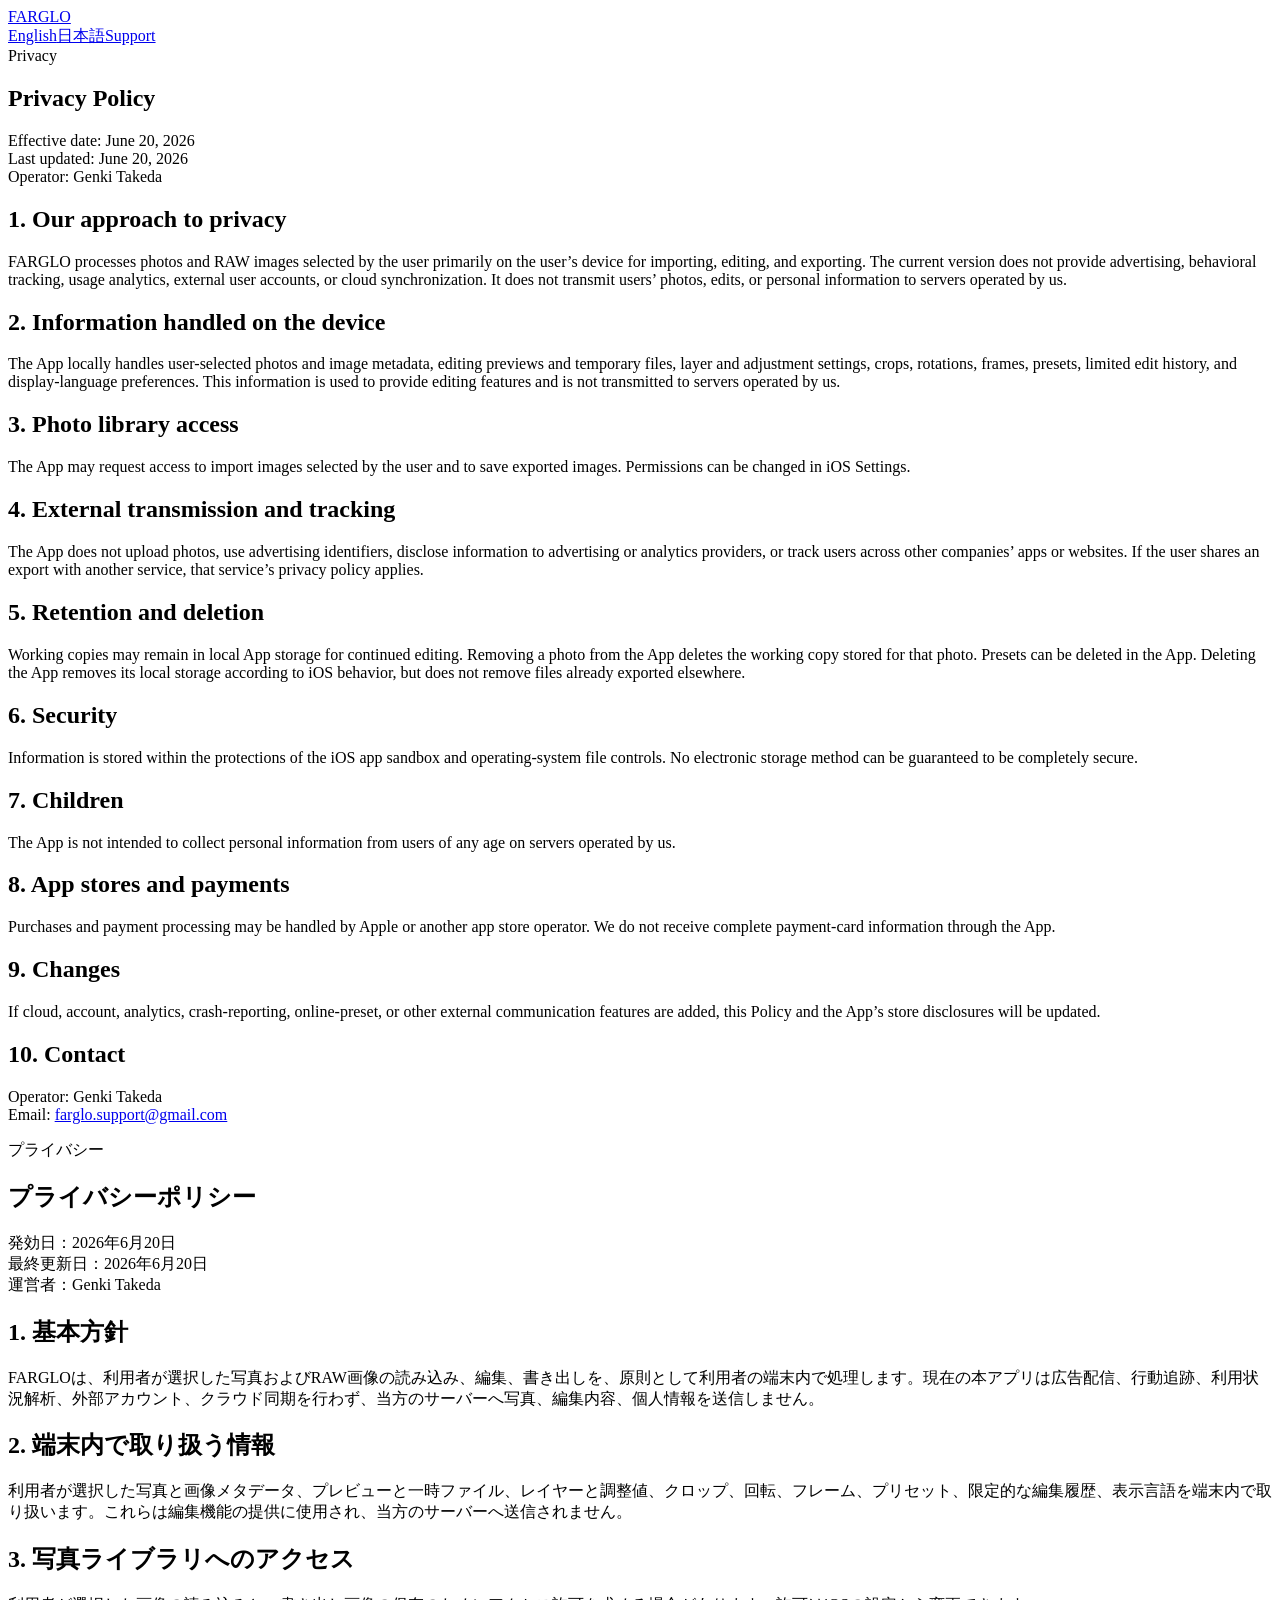
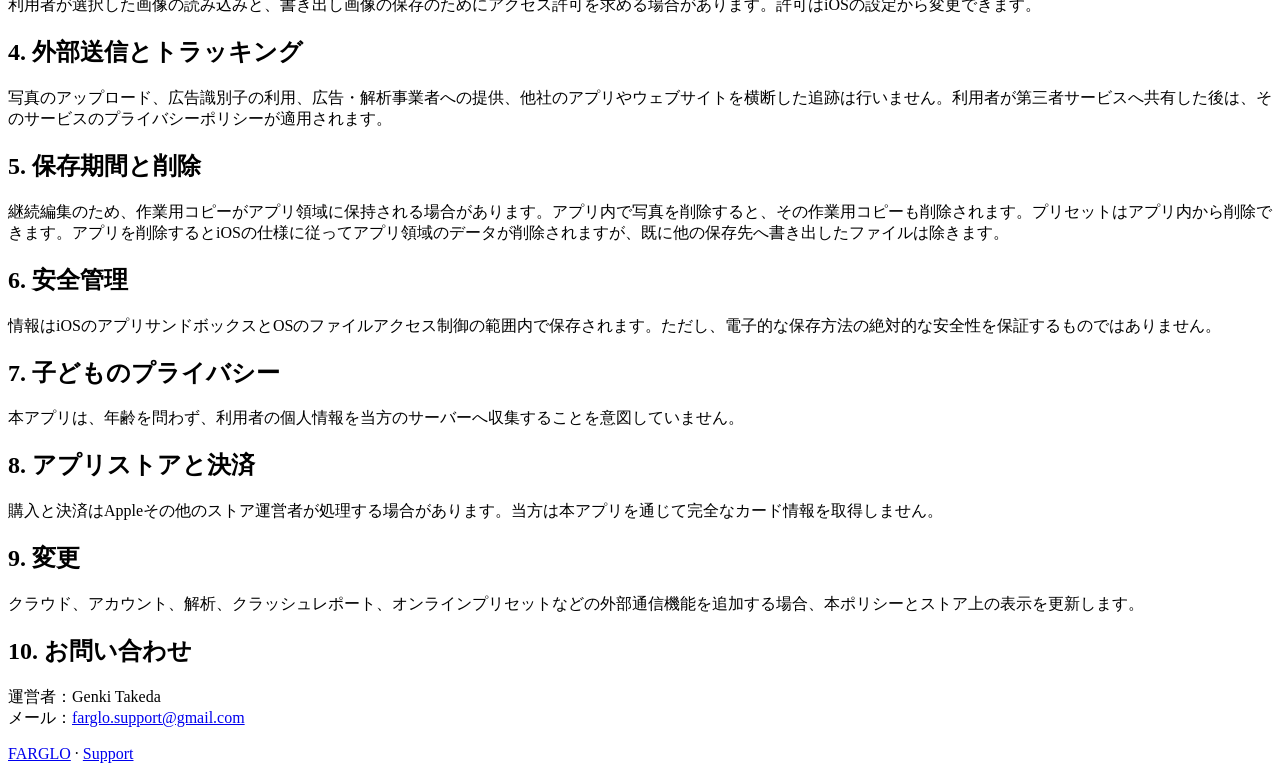
==== privacy.html @ 8131b3b8 "Create privacy.html" ====
<!doctype html>
<html lang="en">
<head>
  <meta charset="utf-8">
  <meta name="viewport" content="width=device-width, initial-scale=1">
  <meta name="description" content="FARGLO Privacy Policy.">
  <title>FARGLO — Privacy Policy</title>
  <link rel="stylesheet" href="styles.css">
</head>
<body>
  <header>
    <a class="brand" href="index.html">FARGLO</a>
    <nav><a href="#english">English</a><a href="#japanese">日本語</a><a href="support.html">Support</a></nav>
  </header>
  <main>
    <article id="english">
      <div class="eyebrow">Privacy</div>
      <h1>Privacy Policy</h1>
      <div class="meta">Effective date: June 20, 2026<br>Last updated: June 20, 2026<br>Operator: Genki Takeda</div>
      <h2>1. Our approach to privacy</h2>
      <p>FARGLO processes photos and RAW images selected by the user primarily on the user’s device for importing, editing, and exporting. The current version does not provide advertising, behavioral tracking, usage analytics, external user accounts, or cloud synchronization. It does not transmit users’ photos, edits, or personal information to servers operated by us.</p>
      <h2>2. Information handled on the device</h2>
      <p>The App locally handles user-selected photos and image metadata, editing previews and temporary files, layer and adjustment settings, crops, rotations, frames, presets, limited edit history, and display-language preferences. This information is used to provide editing features and is not transmitted to servers operated by us.</p>
      <h2>3. Photo library access</h2>
      <p>The App may request access to import images selected by the user and to save exported images. Permissions can be changed in iOS Settings.</p>
      <h2>4. External transmission and tracking</h2>
      <p>The App does not upload photos, use advertising identifiers, disclose information to advertising or analytics providers, or track users across other companies’ apps or websites. If the user shares an export with another service, that service’s privacy policy applies.</p>
      <h2>5. Retention and deletion</h2>
      <p>Working copies may remain in local App storage for continued editing. Removing a photo from the App deletes the working copy stored for that photo. Presets can be deleted in the App. Deleting the App removes its local storage according to iOS behavior, but does not remove files already exported elsewhere.</p>
      <h2>6. Security</h2>
      <p>Information is stored within the protections of the iOS app sandbox and operating-system file controls. No electronic storage method can be guaranteed to be completely secure.</p>
      <h2>7. Children</h2>
      <p>The App is not intended to collect personal information from users of any age on servers operated by us.</p>
      <h2>8. App stores and payments</h2>
      <p>Purchases and payment processing may be handled by Apple or another app store operator. We do not receive complete payment-card information through the App.</p>
      <h2>9. Changes</h2>
      <p>If cloud, account, analytics, crash-reporting, online-preset, or other external communication features are added, this Policy and the App’s store disclosures will be updated.</p>
      <h2>10. Contact</h2>
      <p>Operator: Genki Takeda<br>Email: <a href="mailto:farglo.support@gmail.com">farglo.support@gmail.com</a></p>
    </article>

    <article id="japanese">
      <div class="eyebrow">プライバシー</div>
      <h1>プライバシーポリシー</h1>
      <div class="meta">発効日：2026年6月20日<br>最終更新日：2026年6月20日<br>運営者：Genki Takeda</div>
      <h2>1. 基本方針</h2>
      <p>FARGLOは、利用者が選択した写真およびRAW画像の読み込み、編集、書き出しを、原則として利用者の端末内で処理します。現在の本アプリは広告配信、行動追跡、利用状況解析、外部アカウント、クラウド同期を行わず、当方のサーバーへ写真、編集内容、個人情報を送信しません。</p>
      <h2>2. 端末内で取り扱う情報</h2>
      <p>利用者が選択した写真と画像メタデータ、プレビューと一時ファイル、レイヤーと調整値、クロップ、回転、フレーム、プリセット、限定的な編集履歴、表示言語を端末内で取り扱います。これらは編集機能の提供に使用され、当方のサーバーへ送信されません。</p>
      <h2>3. 写真ライブラリへのアクセス</h2>
      <p>利用者が選択した画像の読み込みと、書き出し画像の保存のためにアクセス許可を求める場合があります。許可はiOSの設定から変更できます。</p>
      <h2>4. 外部送信とトラッキング</h2>
      <p>写真のアップロード、広告識別子の利用、広告・解析事業者への提供、他社のアプリやウェブサイトを横断した追跡は行いません。利用者が第三者サービスへ共有した後は、そのサービスのプライバシーポリシーが適用されます。</p>
      <h2>5. 保存期間と削除</h2>
      <p>継続編集のため、作業用コピーがアプリ領域に保持される場合があります。アプリ内で写真を削除すると、その作業用コピーも削除されます。プリセットはアプリ内から削除できます。アプリを削除するとiOSの仕様に従ってアプリ領域のデータが削除されますが、既に他の保存先へ書き出したファイルは除きます。</p>
      <h2>6. 安全管理</h2>
      <p>情報はiOSのアプリサンドボックスとOSのファイルアクセス制御の範囲内で保存されます。ただし、電子的な保存方法の絶対的な安全性を保証するものではありません。</p>
      <h2>7. 子どものプライバシー</h2>
      <p>本アプリは、年齢を問わず、利用者の個人情報を当方のサーバーへ収集することを意図していません。</p>
      <h2>8. アプリストアと決済</h2>
      <p>購入と決済はAppleその他のストア運営者が処理する場合があります。当方は本アプリを通じて完全なカード情報を取得しません。</p>
      <h2>9. 変更</h2>
      <p>クラウド、アカウント、解析、クラッシュレポート、オンラインプリセットなどの外部通信機能を追加する場合、本ポリシーとストア上の表示を更新します。</p>
      <h2>10. お問い合わせ</h2>
      <p>運営者：Genki Takeda<br>メール：<a href="mailto:farglo.support@gmail.com">farglo.support@gmail.com</a></p>
    </article>
  </main>
  <footer><a href="index.html">FARGLO</a> · <a href="support.html">Support</a></footer>
</body>
</html>
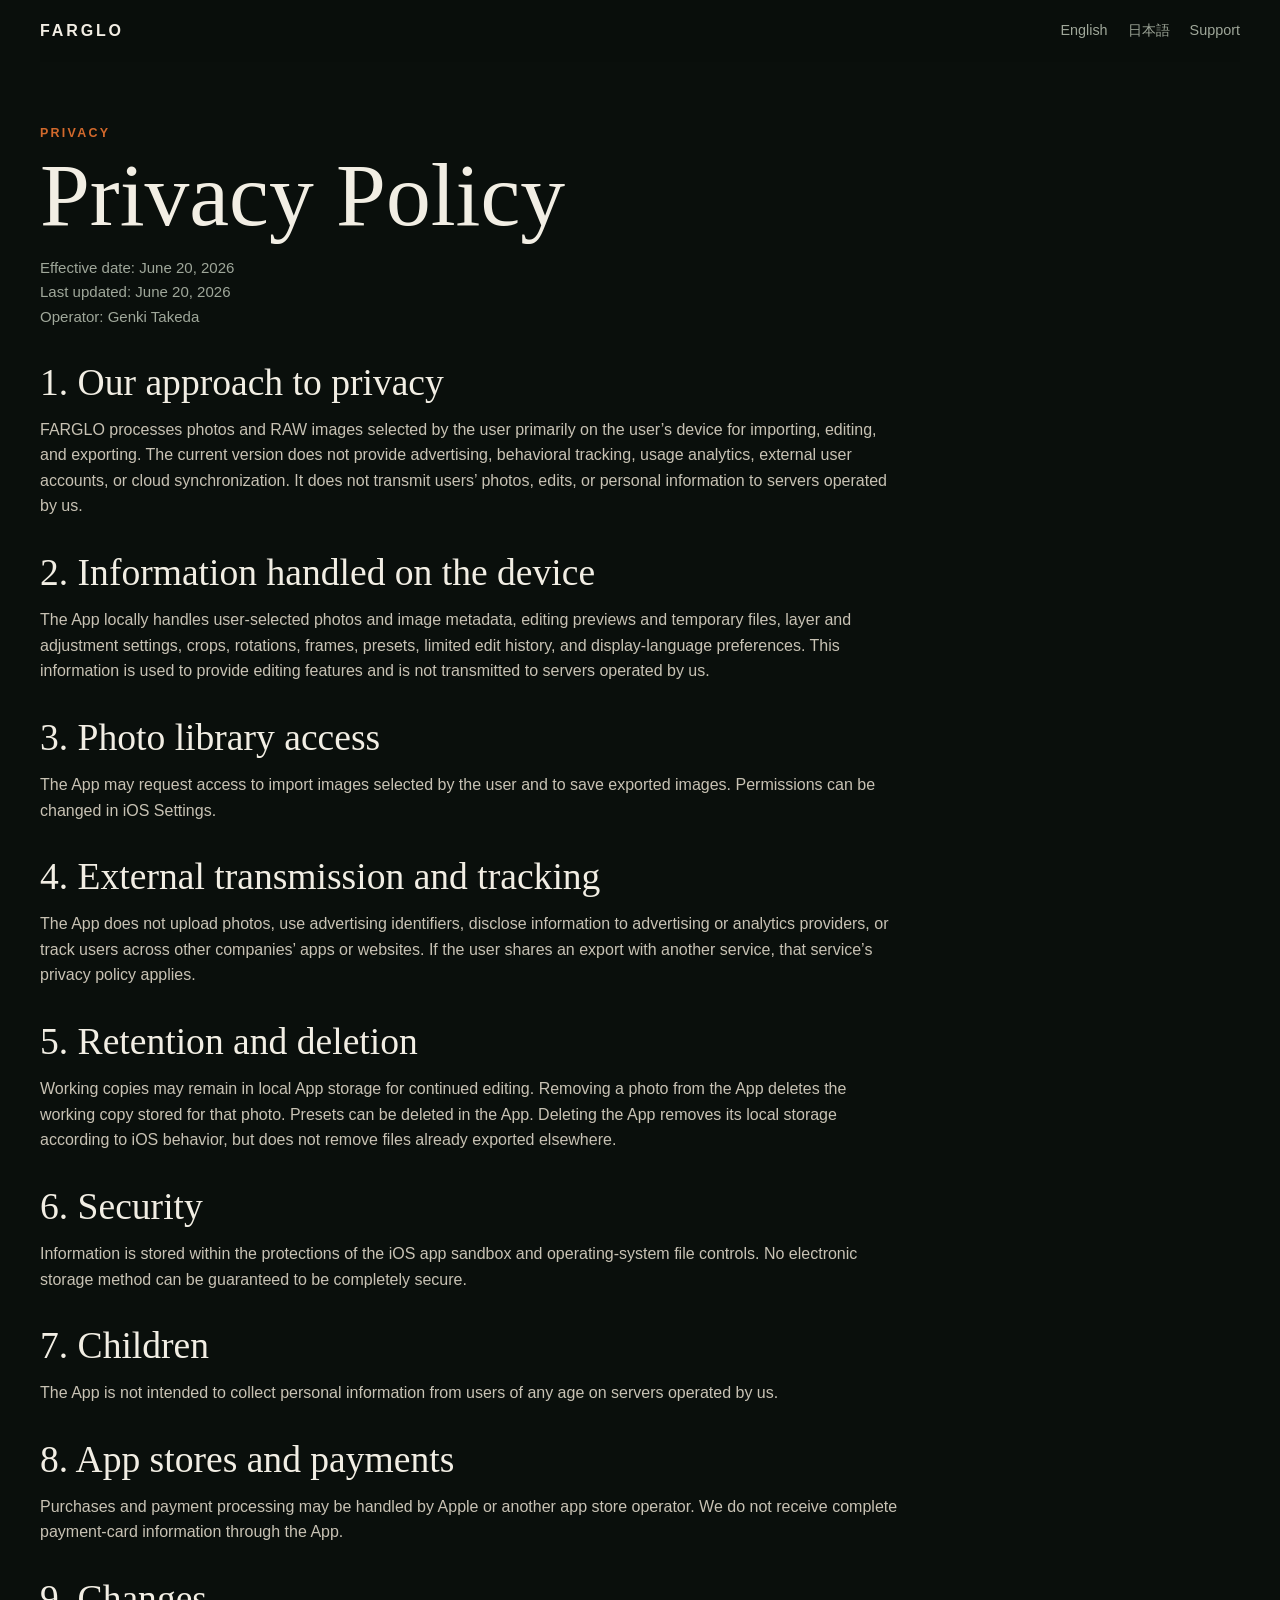
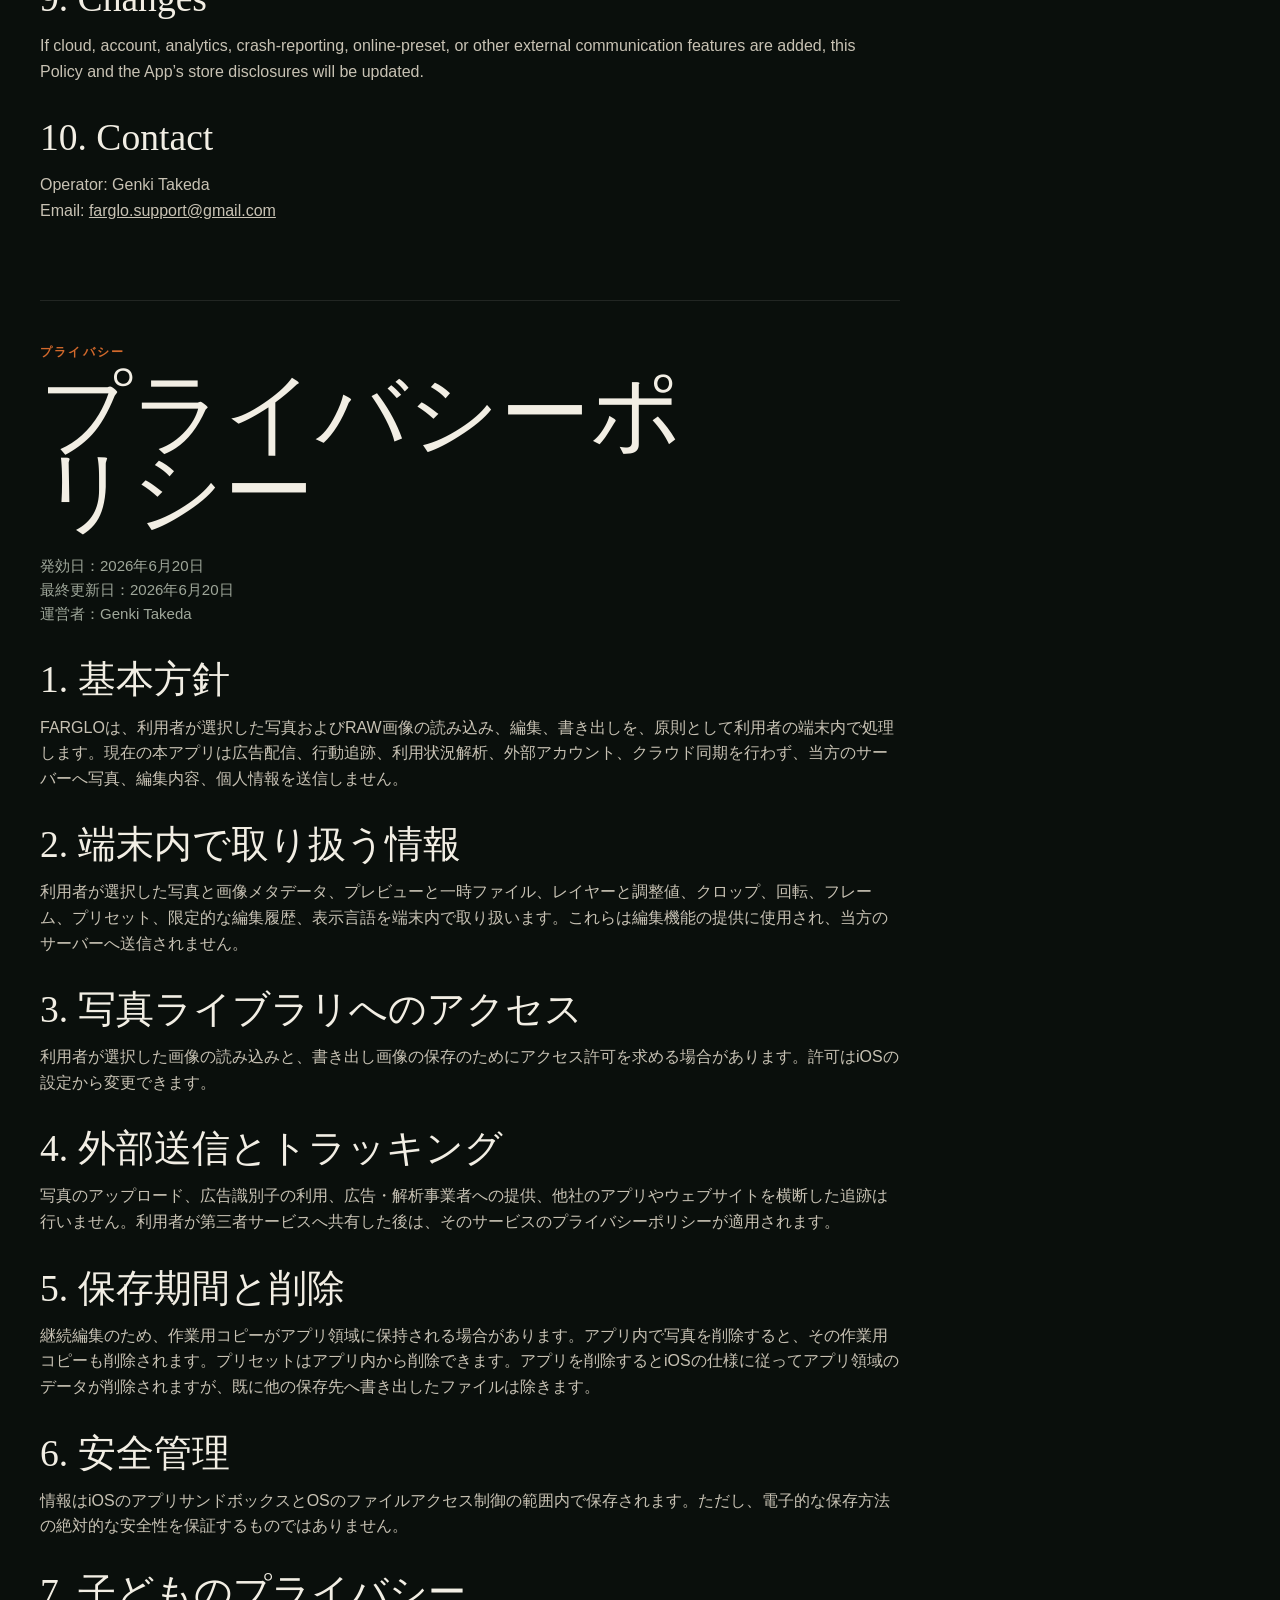
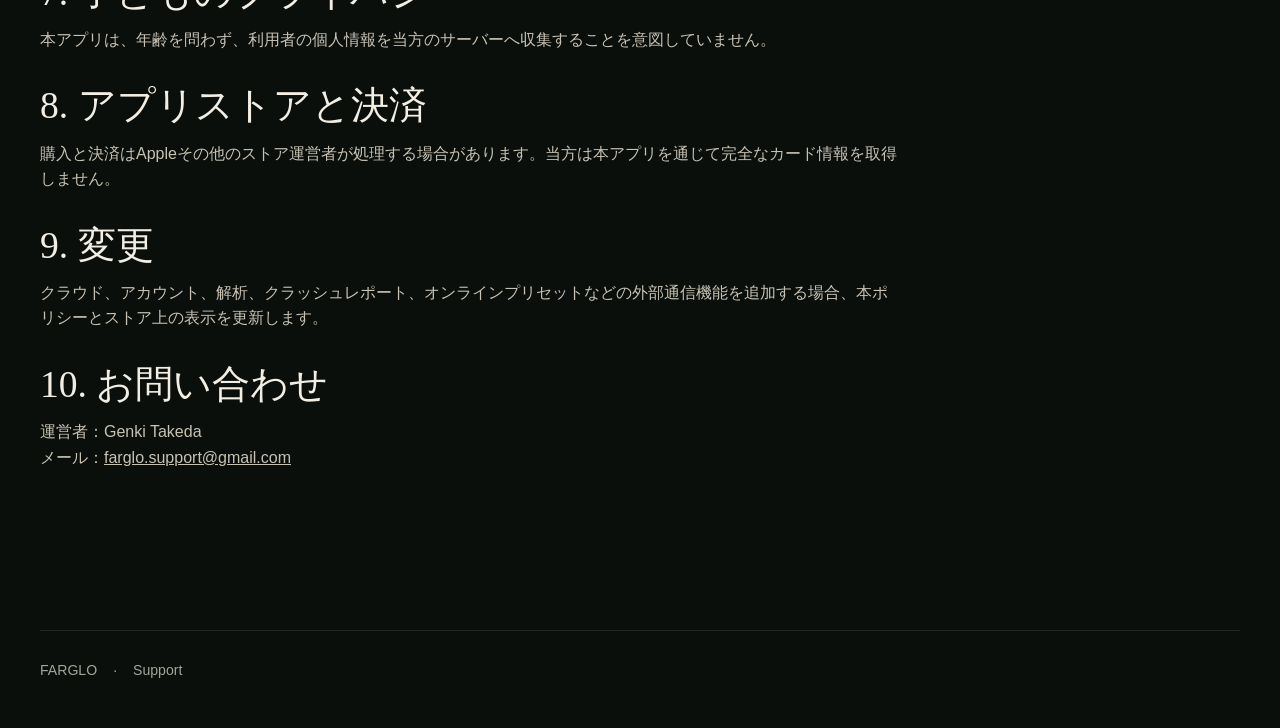
==== commit 684fd04d: "Update FARGLO landing page" ====
--- a/privacy.html
+++ b/privacy.html
@@ -5,6 +5,7 @@
   <meta name="viewport" content="width=device-width, initial-scale=1">
   <meta name="description" content="FARGLO Privacy Policy.">
   <title>FARGLO — Privacy Policy</title>
+  <link rel="icon" href="favicon.svg" type="image/svg+xml">
   <link rel="stylesheet" href="styles.css">
 </head>
 <body>
--- a/styles.css
+++ b/styles.css
@@ -0,0 +1,583 @@
+:root {
+  color-scheme: dark;
+  --canvas: #0A0F0C;
+  --panel-canvas: #0C120E;
+  --ink: #F2EEE4;
+  --muted: #9FA79A;
+  --soft: #C8C2B4;
+  --dim: #8E958A;
+  --green: #86AA80;
+  --copper: #D2692C;
+  --button: #BC4A1A;
+  --gold: #E3AE4E;
+  --panel: rgba(242, 238, 228, .055);
+  --panel-strong: rgba(242, 238, 228, .085);
+  --line: rgba(242, 238, 228, .10);
+  --shadow: rgba(0, 0, 0, .38);
+  --max: 1200px;
+}
+
+* { box-sizing: border-box; }
+
+html { scroll-behavior: smooth; }
+
+html,
+body {
+  overflow-x: hidden;
+}
+
+body {
+  margin: 0;
+  min-height: 100vh;
+  color: var(--ink);
+  background: var(--canvas);
+  font-family: "Schibsted Grotesk", Inter, -apple-system, BlinkMacSystemFont, "Hiragino Sans", "Helvetica Neue", Arial, sans-serif;
+  line-height: 1.6;
+}
+
+img {
+  display: block;
+  max-width: 100%;
+}
+
+a { color: inherit; }
+
+header,
+main,
+footer {
+  width: min(calc(100% - 40px), var(--max));
+  margin-inline: auto;
+}
+
+header {
+  position: sticky;
+  top: 0;
+  z-index: 10;
+  display: flex;
+  justify-content: space-between;
+  align-items: center;
+  gap: 24px;
+  padding: 18px 0;
+  background: rgba(10, 15, 12, .82);
+  backdrop-filter: blur(18px);
+}
+
+.brand {
+  display: inline-flex;
+  align-items: center;
+  gap: 12px;
+  color: var(--ink);
+  font-weight: 800;
+  letter-spacing: .18em;
+  text-decoration: none;
+}
+
+.brand img {
+  width: 24px;
+  height: 24px;
+}
+
+nav {
+  display: flex;
+  flex-wrap: wrap;
+  justify-content: flex-end;
+  gap: 20px;
+  color: var(--muted);
+  font-size: .9rem;
+}
+
+nav a,
+footer a { text-decoration: none; }
+
+nav a:hover,
+footer a:hover { color: var(--ink); }
+
+main { padding: 20px 0 84px; }
+
+.hero {
+  display: flex;
+  flex-wrap: wrap;
+  gap: clamp(32px, 6vw, 72px);
+  align-items: center;
+  justify-content: space-between;
+  padding: clamp(64px, 10vw, 112px) 0 clamp(48px, 7vw, 80px);
+  border-top: 1px solid var(--line);
+}
+
+.hero-copy {
+  flex: 1 1 420px;
+  max-width: 700px;
+}
+
+.hero-copy,
+.product-panel,
+.split > *,
+.feature-grid article,
+.launch > * {
+  min-width: 0;
+}
+
+.eyebrow {
+  margin: 0 0 12px;
+  color: var(--copper);
+  font-size: .78rem;
+  font-weight: 700;
+  letter-spacing: .18em;
+  text-transform: uppercase;
+}
+
+h1,
+h2,
+h3,
+p {
+  overflow-wrap: anywhere;
+}
+
+h1 {
+  margin: 0 0 22px;
+  max-width: 720px;
+  font-family: "Instrument Serif", Georgia, serif;
+  font-size: clamp(4.2rem, 7vw, 7.8rem);
+  font-weight: 400;
+  line-height: .88;
+  letter-spacing: 0;
+}
+
+h1 em {
+  color: var(--gold);
+  font-style: italic;
+}
+
+h2 {
+  margin: 0 0 16px;
+  max-width: 700px;
+  font-family: "Instrument Serif", Georgia, serif;
+  font-size: clamp(3rem, 5vw, 5.2rem);
+  font-weight: 400;
+  line-height: .96;
+  letter-spacing: 0;
+}
+
+h3 {
+  margin: 16px 0 8px;
+  font-size: 1.32rem;
+  font-weight: 600;
+  line-height: 1.25;
+}
+
+p {
+  margin: 0;
+  color: var(--soft);
+}
+
+.lead {
+  max-width: 640px;
+  color: var(--muted);
+  font-size: clamp(1rem, 1.45vw, 1.18rem);
+}
+
+.hero-actions,
+.launch-actions {
+  display: flex;
+  flex-wrap: wrap;
+  gap: 12px;
+  margin-top: 28px;
+}
+
+.button {
+  display: inline-flex;
+  align-items: center;
+  justify-content: center;
+  min-height: 46px;
+  padding: 12px 18px;
+  border: 1px solid var(--line);
+  border-radius: 8px;
+  font-weight: 700;
+  line-height: 1.15;
+  text-decoration: none;
+}
+
+.button.primary {
+  color: var(--ink);
+  background: var(--button);
+  border-color: rgba(255, 255, 255, .14);
+}
+
+.button.secondary {
+  color: var(--ink);
+  background: rgba(255, 255, 255, .02);
+}
+
+.availability {
+  margin-top: 18px;
+  color: var(--dim);
+  font-size: .9rem;
+}
+
+.product-panel {
+  flex: 0 1 360px;
+  min-width: 0;
+  max-width: 360px;
+  padding: 14px;
+  background: var(--panel);
+  border: 1px solid var(--line);
+  border-radius: 8px;
+  box-shadow: 0 28px 90px var(--shadow);
+}
+
+.screen-frame {
+  width: 100%;
+  overflow: hidden;
+  background: var(--panel-canvas);
+  border: 1px solid var(--line);
+  border-radius: 8px;
+}
+
+.screen-frame img,
+.feature-media img {
+  width: 100%;
+  height: 100%;
+  object-fit: contain;
+  object-position: top center;
+}
+
+.hero-frame {
+  aspect-ratio: 720 / 1558;
+}
+
+.section-frame {
+  width: min(100%, 330px);
+  aspect-ratio: 720 / 1558;
+  justify-self: center;
+  box-shadow: 0 24px 70px var(--shadow);
+}
+
+.panel-caption {
+  margin: 12px 2px 0;
+  color: var(--soft);
+  font-size: .86rem;
+}
+
+.stats {
+  display: grid;
+  grid-template-columns: repeat(3, minmax(0, 1fr));
+  gap: 8px;
+  margin: 12px 0 0;
+}
+
+.stats div,
+.comparison-grid > div,
+.launch,
+.card {
+  background: var(--panel);
+  border: 1px solid var(--line);
+  border-radius: 8px;
+}
+
+.stats div { padding: 12px; }
+
+dt {
+  color: var(--green);
+  font-size: 1.2rem;
+  font-weight: 850;
+  line-height: 1;
+}
+
+dd {
+  margin: 7px 0 0;
+  color: var(--muted);
+  font-size: .78rem;
+  line-height: 1.35;
+}
+
+.strip {
+  display: flex;
+  flex-wrap: wrap;
+  gap: 10px;
+  padding: 18px 0 28px;
+  border-top: 1px solid var(--line);
+  border-bottom: 1px solid var(--line);
+}
+
+.strip span {
+  padding: 8px 11px;
+  color: var(--muted);
+  background: rgba(255, 255, 255, .04);
+  border: 1px solid var(--line);
+  border-radius: 8px;
+  font-size: .88rem;
+}
+
+.section { padding: 74px 0; }
+
+.split {
+  display: flex;
+  flex-wrap: wrap;
+  gap: clamp(28px, 5vw, 56px);
+  align-items: center;
+  justify-content: space-between;
+}
+
+.split > div:first-child {
+  flex: 1 1 420px;
+  max-width: 720px;
+}
+
+.workflow-list {
+  display: grid;
+  gap: 12px;
+  margin: 28px 0 0;
+  padding: 0;
+  list-style: none;
+}
+
+.workflow-list li {
+  display: grid;
+  grid-template-columns: 48px minmax(0, 1fr);
+  gap: 8px 14px;
+  padding: 16px 0;
+  border-top: 1px solid var(--line);
+}
+
+.workflow-list span {
+  grid-row: span 2;
+  color: var(--copper);
+  font-weight: 700;
+  letter-spacing: .12em;
+}
+
+.workflow-list strong {
+  color: var(--ink);
+  font-weight: 600;
+}
+
+.workflow-list small {
+  color: var(--muted);
+  font-size: .92rem;
+}
+
+.feature-grid {
+  display: grid;
+  grid-template-columns: repeat(auto-fit, minmax(280px, 1fr));
+  gap: 18px;
+  padding: 10px 0 76px;
+}
+
+.feature-grid article {
+  min-width: 0;
+  padding-bottom: 2px;
+}
+
+.feature-media {
+  width: 100%;
+  aspect-ratio: 720 / 1558;
+  overflow: hidden;
+  border: 1px solid var(--line);
+  border-radius: 8px;
+  background: var(--panel-canvas);
+  box-shadow: 0 18px 50px rgba(0, 0, 0, .24);
+}
+
+.feature-kicker {
+  margin-top: 16px;
+  color: var(--copper);
+  font-size: .78rem;
+  font-weight: 700;
+  letter-spacing: .12em;
+  text-transform: uppercase;
+}
+
+.feature-grid p,
+.comparison-grid p,
+.launch p,
+.card p { color: var(--muted); }
+
+.comparison {
+  border-top: 1px solid var(--line);
+  border-bottom: 1px solid var(--line);
+}
+
+.comparison-grid {
+  display: flex;
+  flex-wrap: wrap;
+  gap: 16px;
+  margin-top: 24px;
+}
+
+.comparison-grid > div {
+  flex: 1 1 320px;
+  padding: 24px;
+}
+
+.compare-card h3 {
+  margin-top: 0;
+}
+
+.compare-list {
+  display: grid;
+  gap: 14px;
+  margin: 20px 0 0;
+  padding: 0;
+  list-style: none;
+  color: var(--soft);
+}
+
+.compare-list li {
+  display: grid;
+  grid-template-columns: 28px minmax(0, 1fr);
+  align-items: start;
+  gap: 10px;
+}
+
+.compare-list span {
+  color: var(--dim);
+  font-weight: 800;
+}
+
+.compare-positive .compare-list span {
+  color: var(--green);
+}
+
+.compare-negative {
+  color: var(--dim);
+}
+
+.launch {
+  display: grid;
+  grid-template-columns: minmax(0, 1fr) auto;
+  gap: 28px;
+  align-items: center;
+  margin-top: 76px;
+  padding: 28px;
+  background: var(--panel-strong);
+}
+
+.info-pair {
+  display: grid;
+  grid-template-columns: repeat(auto-fit, minmax(280px, 1fr));
+  gap: 16px;
+  padding: 84px 0 0;
+}
+
+.info-card {
+  max-width: none;
+  padding: 24px;
+  background: var(--panel);
+  border: 1px solid var(--line);
+  border-radius: 8px;
+}
+
+.info-card h3 {
+  margin-top: 0;
+  font-family: "Instrument Serif", Georgia, serif;
+  font-size: clamp(2rem, 3vw, 3rem);
+  font-weight: 400;
+}
+
+.info-card a {
+  display: inline-flex;
+  margin-top: 18px;
+  color: var(--ink);
+  font-weight: 700;
+  text-decoration: none;
+}
+
+.info-card a:hover {
+  color: var(--copper);
+}
+
+.card {
+  padding: 24px;
+}
+
+article {
+  max-width: 860px;
+  padding: 42px 0 76px;
+}
+
+article + article {
+  border-top: 1px solid var(--line);
+}
+
+.meta {
+  margin: 0 0 34px;
+  color: var(--muted);
+  font-size: .94rem;
+}
+
+article h2,
+.card h2 {
+  margin-top: 36px;
+  font-size: clamp(1.5rem, 3vw, 2.35rem);
+}
+
+.card + .card {
+  margin-top: 16px;
+}
+
+ul {
+  margin: 12px 0 22px;
+  padding-left: 22px;
+  color: var(--soft);
+}
+
+li + li {
+  margin-top: 6px;
+}
+
+footer {
+  display: flex;
+  flex-wrap: wrap;
+  gap: 16px;
+  padding: 28px 0 46px;
+  border-top: 1px solid var(--line);
+  color: var(--muted);
+  font-size: .88rem;
+}
+
+@media (max-width: 900px) {
+  header { align-items: flex-start; }
+
+  .launch {
+    grid-template-columns: 1fr;
+  }
+
+  .hero { padding-top: 44px; }
+
+  .product-panel {
+    width: min(100%, 460px);
+  }
+
+  .feature-grid,
+  .comparison-grid {
+    grid-template-columns: 1fr;
+  }
+
+  .launch-actions { justify-content: flex-start; }
+}
+
+@media (max-width: 620px) {
+  header { display: block; }
+
+  nav {
+    justify-content: flex-start;
+    gap: 12px;
+    margin-top: 14px;
+  }
+
+  main { padding-top: 10px; }
+
+  h1 { font-size: clamp(4rem, 17vw, 5.8rem); }
+
+  h2 { font-size: clamp(2.7rem, 12vw, 4rem); }
+
+  .stats { grid-template-columns: 1fr; }
+
+  .product-panel { padding: 12px; }
+
+  .section { padding: 60px 0; }
+
+  .launch { padding: 22px; }
+
+  .button { width: 100%; }
+}
